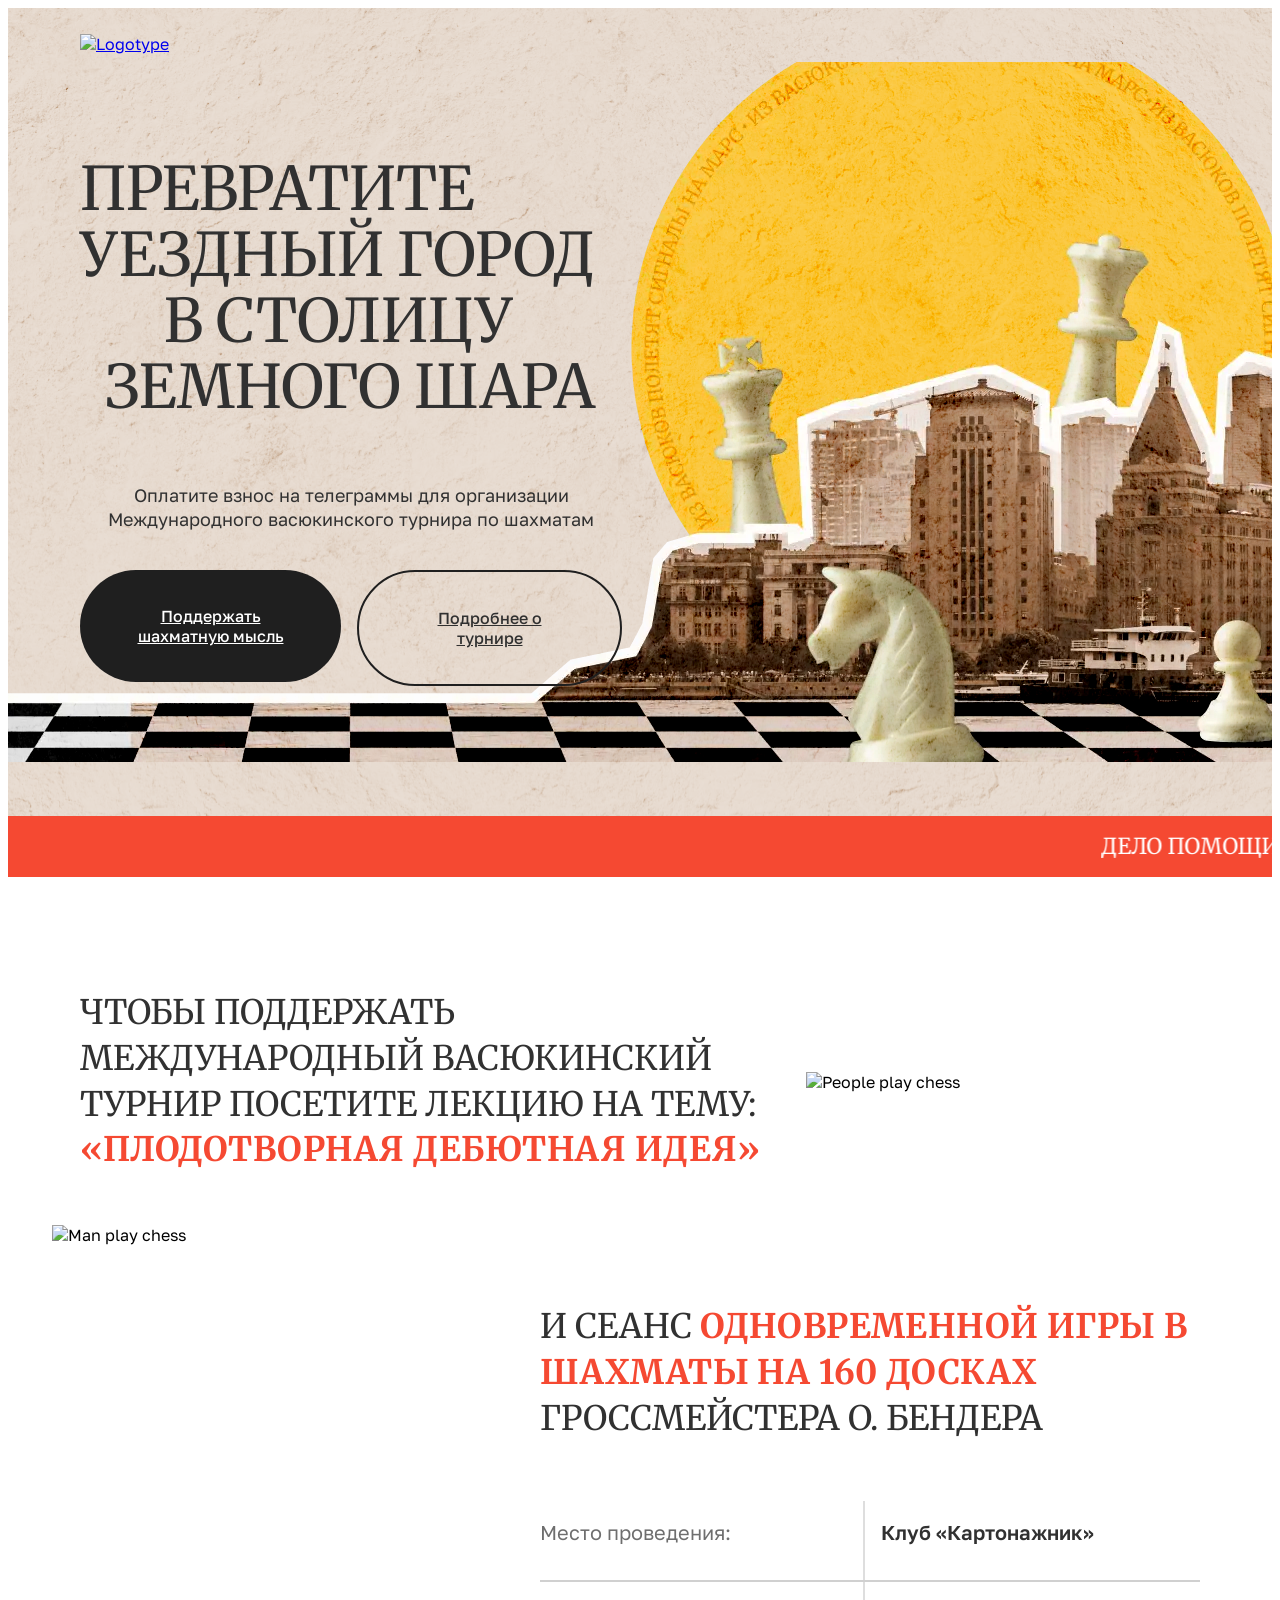
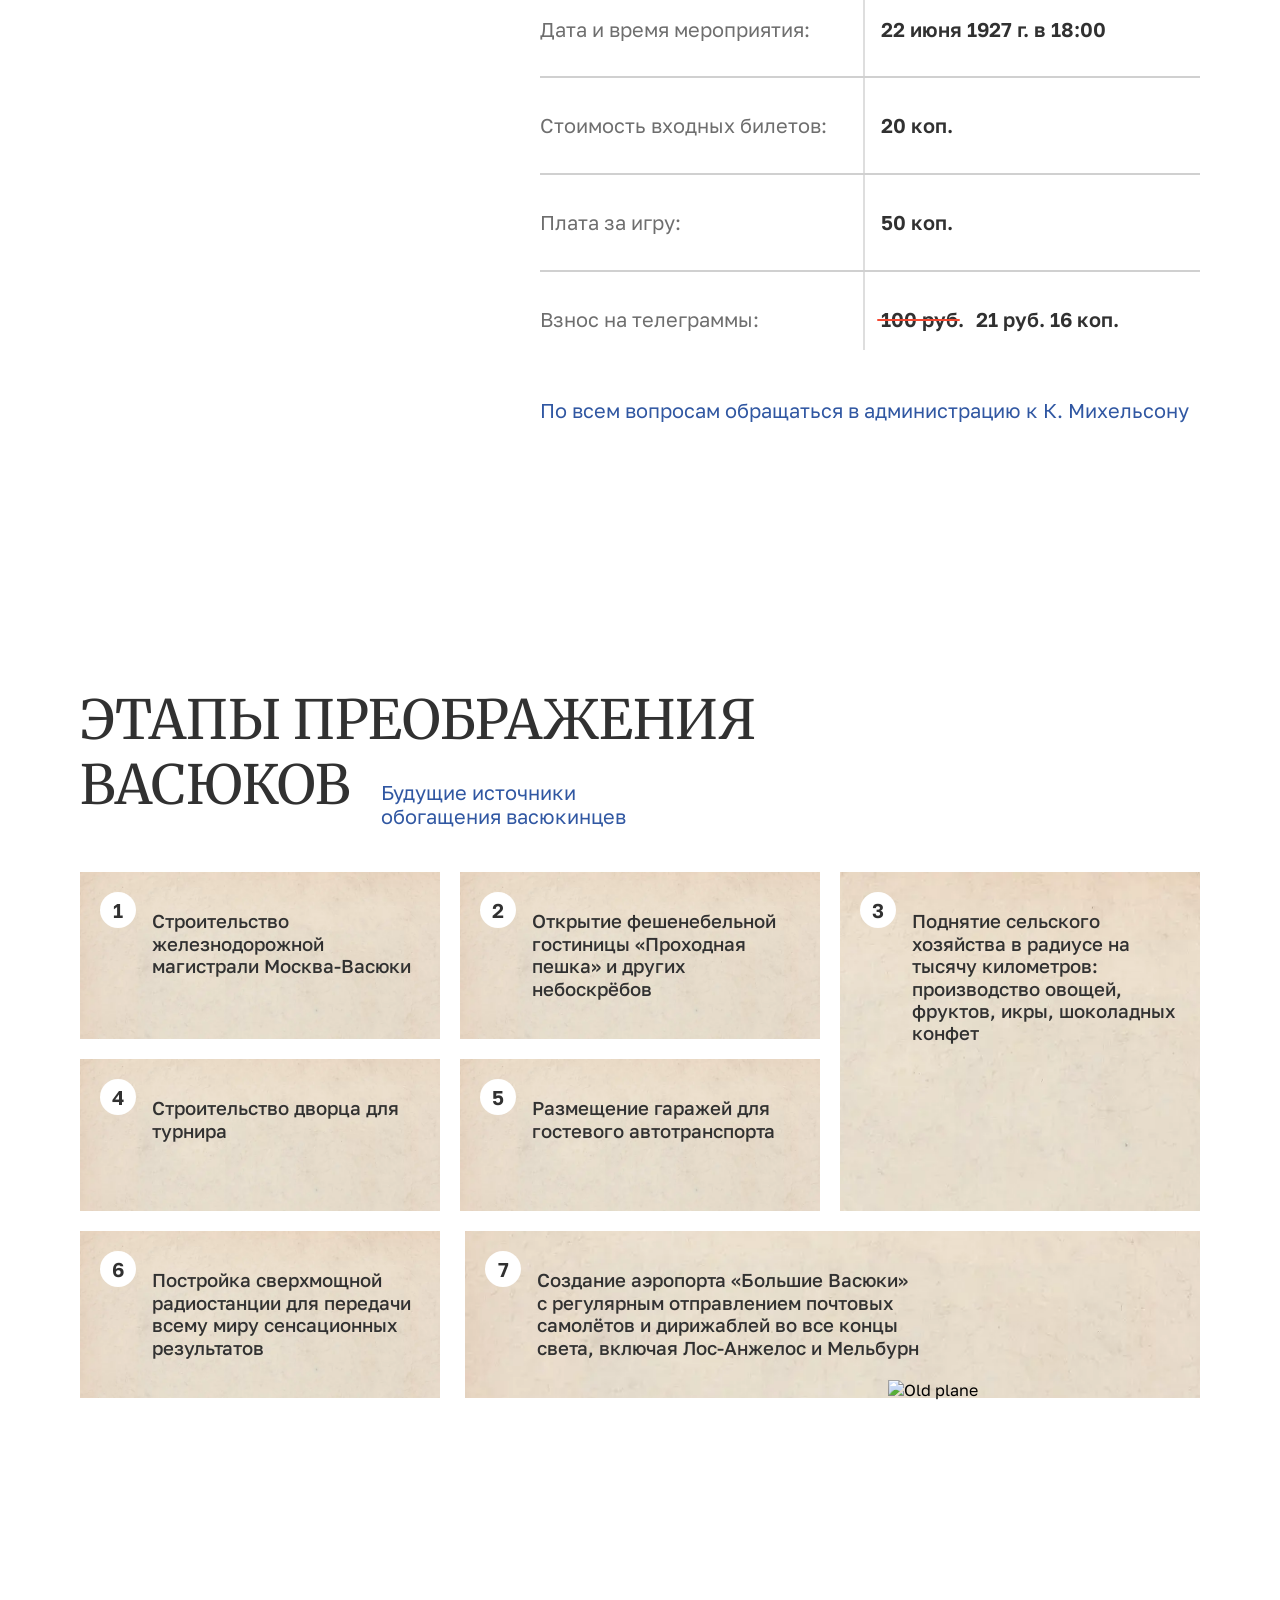
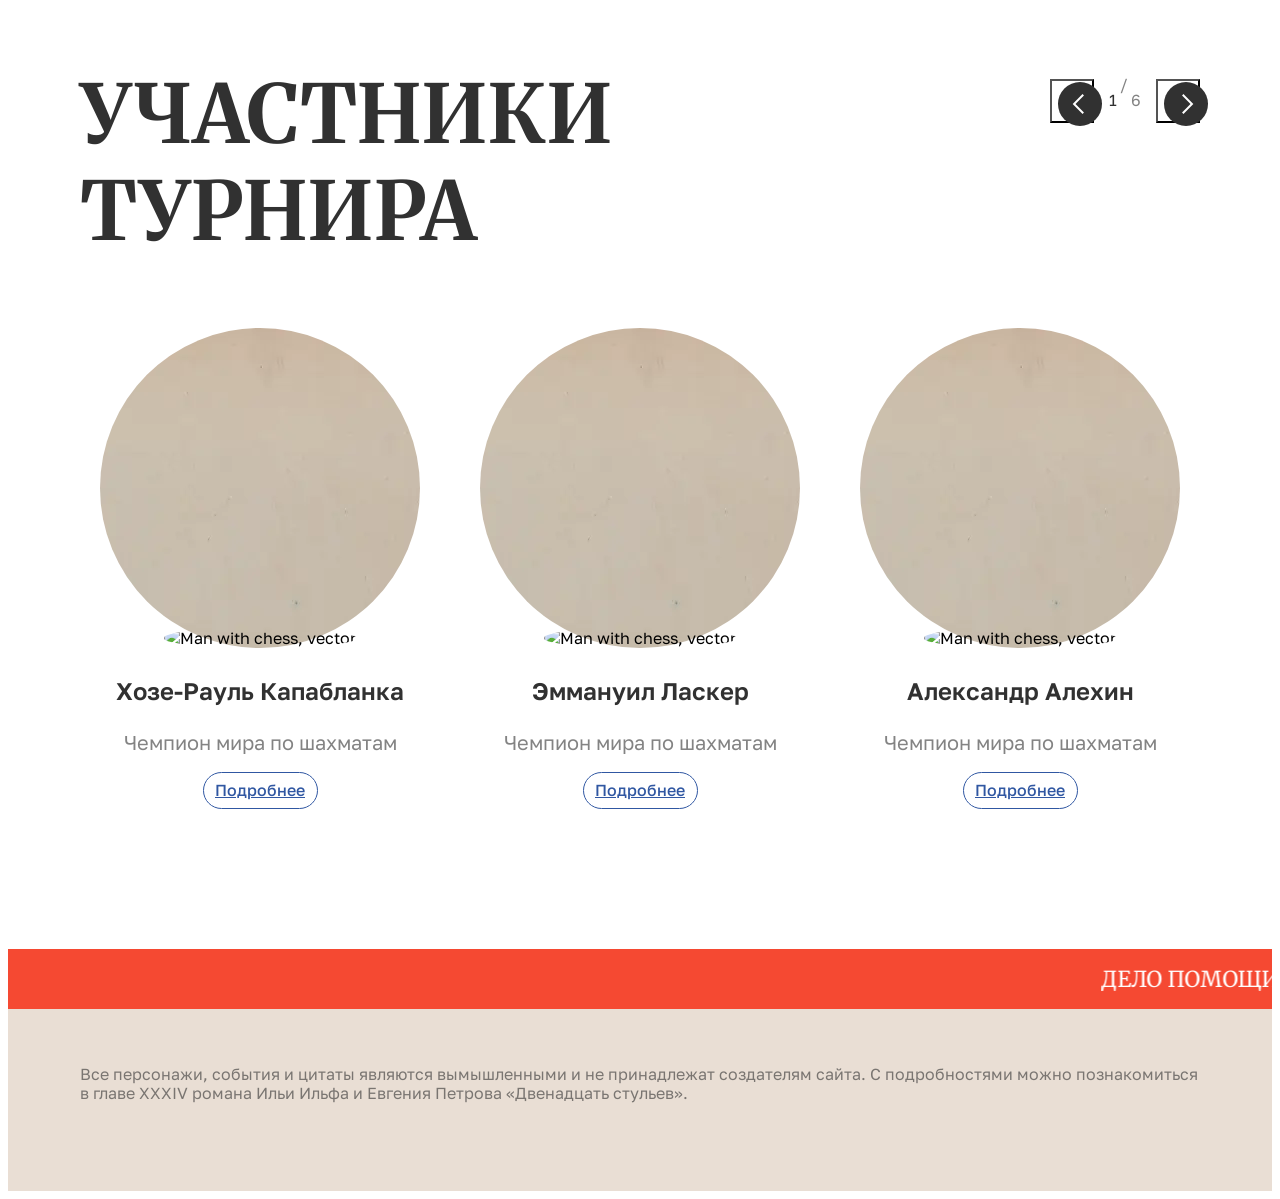
==== dist/index.html @ 302ea87a "fix styles" ====
<!DOCTYPE html>
<html lang="en">

<head>
  <meta charset="UTF-8">
  <meta http-equiv="X-UA-Compatible" content="IE=edge">
  <meta name="viewport" content="width=device-width, initial-scale=1.0">

  <title>Test Landing for Yandex</title>

  <link rel="stylesheet" type="text/css" href="css/reset.min.css" />
  <link rel="stylesheet" type="text/css" href="css/style.min.css" />
  <link rel="shortcut icon" href="images/favicon.png">

  <meta name="Author" content="Ilia Green">
  <meta name="Address" content="Russia">
</head>

<body>

  <header class="header">
    <div class="container">

      <div class="logotype">
        <a href="#"><img src="../images/logotype.svg" alt="Logotype"></a>
      </div>

      <div class="content">

        <div class="content__title">
          <h1>Превратите</br>
            <span>у</span>ездный город</br>
            <span>в столицу</span>
            <span>земного шара</span>
          </h1>
        </div>

        <div class="content__description">
          <p>
            Оплатите взнос на телеграммы для организации Международного васюкинского турнира по шахматам
          </p>
        </div>

        <div class="content__btns">
          <a href="#support">Поддержать шахматную мысль</a>
          <a href="#stages">Подробнее о турнире</a>
        </div>

      </div>

    </div>
  </header>
<div class="running-line">
  <div class="running-line__container">
    <marquee behavior="" direction="left">
      <span>Дело помощи утопающим — дело рук самих утопающих!</span>
      <span>Шахматы двигают вперед не только культуру, но и экономику!</span>
      <span>Лед тронулся, господа присяжные заседатели!</span>
    </marquee>
  </div>
</div>
<div id="support" class="support">
  <div class="container">
    <div class="support__wrapper">

      <div class="support__header">
        <div class="">
          <p>Чтобы поддержать Международный васюкинский турнир </p>
          <img src="../images/support_header_image.webp" alt="People play chess">
          <p>посетите лекцию на тему: <span>«Плодотворная дебютная идея»</span></p>
        </div>
      </div>

      <div class="support__main">

        <div class="support__main-imageWrap">
          <img src="../images//support_main_image.webp" alt="Man play chess">
        </div>

        <div class="support__main-textWrap">

          <div class="support__main-header">
            <p>и Сеанс <span>одновременной игры в шахматы на 160 досках</span> гроссмейстера О. Бендера</p>
          </div>

          <div class="support__main-content">

            <div class="support__main-content-row">
              <div class=""><p>Место проведения:</p></div>
              <div class=""><p>Клуб «Картонажник»</p></div>
            </div>

            <div class="support__main-content-row">
              <div class=""><p>Дата и время мероприятия:</p></div>
              <div class=""><p>22 июня 1927 г. в 18:00</p></div>
            </div>

            <div class="support__main-content-row">
              <div class=""><p>Стоимость входных билетов:</p></div>
              <div class=""><p>20 коп.</p></div>
            </div>

            <div class="support__main-content-row">
              <div class=""><p>Плата за игру:</p></div>
              <div class=""><p>50 коп.</p></div>
            </div>

            <div class="support__main-content-row">
              <div class=""><p>Взнос на телеграммы:</p></div>
              <div class=""><p>100 руб.</p><p>21 руб. 16 коп.</p></div>
            </div>
          </div>

          <div class="support__main-footer">
            <p>По всем вопросам обращаться в администрацию к К. Михельсону</p>
          </div>

        </div>

      </div>

    </div>
  </div>
</div>
<div id="stages" class="stages">
  <div class="container">

    <div class="stages__header">
      <h2>Этапы преображения Васюков</h2>
      <p>Будущие источники обогащения васюкинцев</p>
    </div>

    <div class="stages__main">

      <div class="stages__main-1 stages__item stages__item-active">
        <div class="card">
          <div>1</div>
          <p>Строительство железнодорожной магистрали Москва-Васюки</p>
        </div>
        <div class="card">
          <div>2</div>
          <p>Открытие фешенебельной гостиницы «Проходная пешка» и других небоскрёбов</p>
        </div>
      </div>

      <div class="stages__main-2 card stages__item">
        <div>3</div>
        <p>Поднятие сельского хозяйства в радиусе на тысячу километров: производство овощей, фруктов, икры, шоколадных
          конфет</p>
      </div>

      <div class="stages__main-3 stages__item">
        <div class="card">
          <div>4</div>
          <p>Строительство дворца для турнира</p>
        </div>
        <div class="card">
          <div>5</div>
          <p>Размещение гаражей для гостевого автотранспорта</p>
        </div>
      </div>

      <div class="stages__main-4 card stages__item">
        <div>6</div>
        <p>Постройка сверхмощной радиостанции для передачи всему миру сенсационных результатов</p>
      </div>

      <div class="stages__main-5 card stages__item">
        <div>7</div>
        <p>Создание аэропорта «Большие Васюки» с регулярным отправлением почтовых самолётов и дирижаблей во все концы
          света, включая Лос-Анжелос и Мельбурн</p>
      </div>

      <div class="stages__controls">

        <button class="stages__left-btn" disabled>
          <svg width="36" height="36" viewBox="0 0 36 36" fill="none" xmlns="http://www.w3.org/2000/svg">
            <circle cx="18" cy="18" r="18" transform="rotate(-180 18 18)" fill="#313131" />
            <path d="M20.0767 24.923L13.1536 17.9999L20.0767 11.0768" stroke="#ffffff" stroke-width="1.63636"
              stroke-linecap="square" />
          </svg>
        </button>

        <div class="stages__dots">

          <svg class="stages__dots-active" xmlns="http://www.w3.org/2000/svg" width="10" height="10" viewBox="0 0 10 10"
            fill="none">
            <circle cx="5" cy="5" r="5" fill="#D9D9D9" />
          </svg>

          <svg xmlns="http://www.w3.org/2000/svg" width="10" height="10" viewBox="0 0 10 10" fill="none">
            <circle cx="5" cy="5" r="5" fill="#D9D9D9" />
          </svg>

          <svg xmlns="http://www.w3.org/2000/svg" width="10" height="10" viewBox="0 0 10 10" fill="none">
            <circle cx="5" cy="5" r="5" fill="#D9D9D9" />
          </svg>

          <svg xmlns="http://www.w3.org/2000/svg" width="10" height="10" viewBox="0 0 10 10" fill="none">
            <circle cx="5" cy="5" r="5" fill="#D9D9D9" />
          </svg>

          <svg xmlns="http://www.w3.org/2000/svg" width="10" height="10" viewBox="0 0 10 10" fill="none">
            <circle cx="5" cy="5" r="5" fill="#D9D9D9" />
          </svg>
        </div>

        <button class="stages__right-btn">
          <svg width="36" height="36" viewBox="0 0 36 36" fill="none" xmlns="http://www.w3.org/2000/svg">
            <circle cx="18" cy="18" r="18" fill="#313131" />
            <path d="M15.9233 11.0769L22.8464 18L15.9233 24.9231" stroke="#ffffff" stroke-width="1.63636"
              stroke-linecap="square" />
          </svg>
        </button>

      </div>

      <div class="stages__main-image">
        <img src="../images/stages_plane.webp" alt="Old plane">
      </div>

    </div>

  </div>
</div>
<div class="members">
  <div class="container">
    <div class="members__wrapper">

      <div class="members__title">
        <h2>Участники турнира</h2>
      </div>

      <div class="members__main">

        <div class="members__main-card members__main-card_active">
          <div>
            <img src="../images/members_card-img.webp" alt="Man with chess, vector">
          </div>
          <p>Хозе-Рауль Капабланка</p>
          <span>Чемпион мира по шахматам</span>
          <a href="#!">Подробнее</a>
        </div>

        <div class="members__main-card members__main-card_active">
          <div>
            <img src="../images/members_card-img.webp" alt="Man with chess, vector">
          </div>
          <p>Эммануил Ласкер</p>
          <span>Чемпион мира по шахматам</span>
          <a href="#!">Подробнее</a>
        </div>

        <div class="members__main-card members__main-card_active">
          <div>
            <img src="../images/members_card-img.webp" alt="Man with chess, vector">
          </div>
          <p>Александр Алехин</p>
          <span>Чемпион мира по шахматам</span>
          <a href="#!">Подробнее</a>
        </div>

        <div class="members__main-card">
          <div>
            <img src="../images/members_card-img.webp" alt="Man with chess, vector">
          </div>
          <p>Арон Нимцович</p>
          <span>Чемпион мира по шахматам</span>
          <a href="#!">Подробнее</a>
        </div>

        <div class="members__main-card">
          <div>
            <img src="../images/members_card-img.webp" alt="Man with chess, vector">
          </div>
          <p>Рихард Рети</p>
          <span>Чемпион мира по шахматам</span>
          <a href="#!">Подробнее</a>
        </div>

        <div class="members__main-card">
          <div>
            <img src="../images/members_card-img.webp" alt="Man with chess, vector">
          </div>
          <p>Остап Бендер</p>
          <span>Чемпион мира по шахматам</span>
          <a href="#!">Подробнее</a>
        </div>     

      </div>

      <div class="members__controls">

        <button id="members__leftBtn">
          <svg xmlns="http://www.w3.org/2000/svg" width="44" height="44" viewBox="0 0 44 44" fill="none">
            <circle cx="22" cy="22" r="22" transform="rotate(-180 22 22)" fill="#313131" />
            <path d="M24.5382 30.4614L16.0767 21.9999L24.5382 13.5384" stroke="white" stroke-width="2"
              stroke-linecap="square" />
          </svg>
        </button>

        <div>
          <p id="members__currentSlide">1</p>
          <span>/</span>
          <p id="members__totalSlide">6</p>
        </div>

        <button id="members__rightBtn">
          <svg xmlns="http://www.w3.org/2000/svg" width="44" height="44" viewBox="0 0 44 44" fill="none">
            <circle cx="22" cy="22" r="22" fill="#313131" />
            <path d="M19.4618 13.5383L27.9233 21.9999L19.4618 30.4614" stroke="white" stroke-width="2"
              stroke-linecap="square" />
          </svg>
        </button>

      </div>

    </div>
  </div>
</div>
<div class="running-line">
  <div class="running-line__container">
    <marquee behavior="" direction="left">
      <span>Дело помощи утопающим — дело рук самих утопающих!</span>
      <span>Шахматы двигают вперед не только культуру, но и экономику!</span>
      <span>Лед тронулся, господа присяжные заседатели!</span>
    </marquee>
  </div>
</div>
<footer class="footer">
  <div class="container">
    <p>
      Все персонажи, события и цитаты являются вымышленными и не принадлежат создателям сайта. С подробностями можно
      познакомиться в главе XXXIV романа Ильи Ильфа и Евгения Петрова «Двенадцать стульев».
    </p>
  </div>
</footer>

<script src="js/main.min.js"></script>

</body>

</html>
---- dist/css/style.min.css ----
@import"https://fonts.googleapis.com/css2?family=Golos+Text:wght@400;500;600;700&family=Merriweather&family=Montserrat:wght@500;600&display=swap";:root{--mainColor: #313131}html{scroll-behavior:smooth}body{font-family:"Golos Text",sans-serif}.container{--width: 1222px;--padding: 72px;max-width:calc(var(--width) + var(--padding)*2);margin:0 auto;padding:0 var(--padding)}@media(max-width: 1200px){.container{--padding: 8vw}}@media(max-width: 375px){.container{--padding: 20px}}.header{padding:26px 0 132px 0;position:relative;background-color:#e9ded4}@media(max-width: 1366px){.header{padding:26px 0 130px 0}}@media(max-width: 1200px){.header{padding:96px 0 130px 0}}@media(max-width: 375px){.header{padding:18px 0 291px 0}}.header::after{content:"";position:absolute;top:0;left:0;width:100%;height:100%;background:url(../images/header_bg.webp),#e9ded4 50%/cover no-repeat;mix-blend-mode:color-burn}.header::before{content:"";position:absolute;left:0;bottom:0;background-image:url("../images/header_image_1920.webp");background-position:center;background-repeat:no-repeat;width:100%;height:100%}@media(max-width: 1200px){.header::before{background-image:url("../images/header_image_1366.webp")}}@media(max-width: 375px){.header::before{background-image:url("../images/header_image_375.webp");background-position:bottom center}}.header .logotype{position:relative;z-index:1}@media(max-width: 1200px){.header .logotype img{min-width:213px;width:34vw}}@media(max-width: 375px){.header .logotype img{width:213px;height:32px}}.header .content{margin-top:62px;max-width:542px;position:relative;z-index:1}@media(max-width: 1200px){.header .content{margin-top:80px}}@media(max-width: 375px){.header .content{margin-top:40px}}.header .content__title{color:#060606}@media(max-width: 1366px){.header .content__title{color:var(--mainColor)}}.header .content__title h1{display:inline-block;font-family:"Merriweather",serif;font-size:60px;font-weight:400;line-height:1.1;text-transform:uppercase}@media(max-width: 1200px){.header .content__title h1{font-size:clamp(28px,5vw,60px)}}@media(max-width: 375px){.header .content__title h1{width:100%;font-size:9.6vw;height:160px}}.header .content__title h1 span:nth-child(2){letter-spacing:2px}@media(max-width: 375px){.header .content__title h1 span:nth-child(2){letter-spacing:1.236px}}.header .content__title h1 span:nth-child(4){display:block;text-align:center}@media(max-width: 375px){.header .content__title h1 span:nth-child(4){margin-top:2px;margin-left:6px}}.header .content__title h1 span:nth-child(5){display:block;text-align:right}.header .content__description{margin-top:24px}@media(max-width: 1200px){.header .content__description{display:none}}@media(max-width: 375px){.header .content__description{display:block}}.header .content__description p{height:46px;font-family:"Montserrat",sans-serif;color:#151515;text-align:center;font-size:18px;font-weight:500;line-height:1.3}@media(max-width: 1366px){.header .content__description p{font-family:"Golos Text",sans-serif;color:var(--mainColor);font-weight:400}}@media(max-width: 375px){.header .content__description p{text-align:left;height:69px;font-size:4.8vw}}.header .content__btns{margin-top:40px;display:flex;gap:16px}@media(max-width: 1200px){.header .content__btns{display:none}}@media(max-width: 375px){.header .content__btns{display:grid;margin-top:32px;gap:14px}}.header .content__btns a{width:263px;height:70px;display:flex;padding:20px 49px;justify-content:center;align-items:center;border-radius:66px;font-family:"Montserrat",sans-serif;font-size:16px;font-weight:600;line-height:1.2;text-align:center;-webkit-tap-highlight-color:rgba(0,0,0,0)}@media(max-width: 1366px){.header .content__btns a{height:72px;font-family:"Golos Text",sans-serif;font-weight:500;line-height:1.3}}@media(max-width: 375px){.header .content__btns a{width:100%;height:47px;display:inline-flex;padding:18px 20px;font-size:4.27vw}}.header .content__btns a:nth-child(1){color:#fff;background-color:#1f1f1f}.header .content__btns a:nth-child(1):hover{color:#1f1f1f;background-color:#fbce51;transition:.5s}.header .content__btns a:nth-child(2){color:#303030;border:2px solid #1f1f1f}@media(max-width: 375px){.header .content__btns a:nth-child(2){border:none;background-color:#fff;padding-left:30px}}.header .content__btns a:nth-child(2):hover{color:#fff;background-color:#1f1f1f;transition:.5s}.running-line{background-color:#f54932;padding:18px 0;overflow:hidden}@media(max-width: 375px){.running-line{padding:10px 0}}.running-line__container{max-width:2335px;margin:0 auto;display:flex}.running-line__container span{margin-right:30px;position:relative;color:#fff;font-family:"Merriweather",serif;font-size:22px;font-weight:400;line-height:1.1;text-transform:uppercase;white-space:nowrap}@media(max-width: 375px){.running-line__container span{font-size:16px}}.running-line__container span::before{content:"";position:absolute;width:6px;height:6px;border-radius:50%;background-color:#fff;top:50%;transform:translateY(-50%);right:-18px}.support{padding:80px 0 100px 0}@media(max-width: 375px){.support{padding:48px 0 60px 0}}.support__wrapper{display:grid;gap:64px}@media(max-width: 375px){.support__wrapper{gap:21px}}.support__header{position:relative;min-height:250px;display:flex;align-items:center}@media(max-width: 1200px){.support__header{min-height:auto}}.support__header div{max-width:764px}@media(max-width: 1366px){.support__header div{max-width:55.93vw}}@media(max-width: 1200px){.support__header div{max-width:100%}}.support__header p{display:inline;color:var(--mainColor);font-family:"Merriweather",serif;font-size:36px;font-weight:400;line-height:1.35;text-transform:uppercase}@media(max-width: 1366px){.support__header p{font-size:clamp(30px,2.64vw,36px)}}@media(max-width: 1200px){.support__header p{display:grid;text-align:center}}@media(max-width: 375px){.support__header p{text-align:left;font-size:7.47vw;line-height:1.36}}.support__header p span{color:#f54932;font-weight:700;letter-spacing:.5px}@media(max-width: 375px){.support__header p span{letter-spacing:.4px}}.support__header img{position:absolute;top:50%;transform:translate(0%, -50%);right:0;width:394px}@media(max-width: 1200px){.support__header img{position:relative;transform:none;margin:48px auto;max-width:394px;width:100%}}@media(max-width: 375px){.support__header img{margin:24px auto 24.44px auto}}.support__main{position:relative}.support__main-imageWrap{position:absolute;top:-46px;left:-28px}@media(max-width: 1366px){.support__main-imageWrap{width:38.8vw}}@media(max-width: 1200px){.support__main-imageWrap{position:relative;margin:0 auto;max-width:530px;width:100%;top:unset;left:unset}}@media(max-width: 375px){.support__main-imageWrap{margin:0 -20px;width:calc(100% + 40px);max-width:100vw}}.support__main-textWrap{max-width:704px;margin:0 0 0 auto}@media(max-width: 1366px){.support__main-textWrap{max-width:51.54vw}}@media(max-width: 1200px){.support__main-textWrap{max-width:100%}}@media(max-width: 375px){.support__main-textWrap{margin-top:9px}}.support__main-header p{max-width:680px;color:var(--mainColor);font-family:"Merriweather",serif;font-size:36px;font-weight:400;line-height:1.35;text-transform:uppercase}@media(max-width: 1366px){.support__main-header p{font-size:clamp(30px,2.64vw,36px);max-width:none}}@media(max-width: 1200px){.support__main-header p{text-align:center}}@media(max-width: 375px){.support__main-header p{text-align:left;font-size:7.47vw}}.support__main-header p span{color:#f54932;font-weight:700;letter-spacing:.4px}.support__main-content{margin-top:60px;display:flex;flex-direction:column;color:var(--mainColor);font-size:20px;font-weight:400;line-height:1.13;white-space:nowrap}@media(max-width: 375px){.support__main-content{margin-top:29px}}.support__main-content-row{display:flex;border-bottom:2px solid #d0d0d0}@media(max-width: 1200px){.support__main-content-row{padding:16px 0;flex-wrap:wrap;gap:12px}}.support__main-content-row div{padding:16px}@media(max-width: 1200px){.support__main-content-row div{padding:0px}}.support__main-content-row div:nth-child(odd){min-width:307px;border-right:2px solid #d0d0d0;padding-left:0px;opacity:.7}@media(max-width: 1200px){.support__main-content-row div:nth-child(odd){border-right:none;min-width:unset}}.support__main-content-row div:nth-child(even){width:100%;font-weight:600}@media(max-width: 1200px){.support__main-content-row div:nth-child(even){width:unset}}.support__main-content-row:nth-child(1) div{padding-top:0px}.support__main-content-row:nth-child(5){border-bottom:none}.support__main-content-row:nth-child(5) div{padding-bottom:0px}.support__main-content-row:nth-child(5) div:nth-child(2){display:flex;gap:12px}.support__main-content-row:nth-child(5) div:nth-child(2) p:nth-child(1){position:relative}.support__main-content-row:nth-child(5) div:nth-child(2) p:nth-child(1)::before{position:absolute;content:"";top:50%;left:-4px;width:100%;height:2px;background-color:#f54932;border-radius:2px}.support__main-footer{margin-top:48px}@media(max-width: 375px){.support__main-footer{margin-top:29px}}.support__main-footer p{color:#3057a2;font-size:20px;font-weight:400;line-height:1.2}@media(max-width: 375px){.support__main-footer p{font-size:18px}}.stages{padding:101px 0 99px 0}@media(max-width: 375px){.stages{padding:60px 0 60px 0}}.stages__header{position:relative;max-width:806px}@media(max-width: 1200px){.stages__header{max-width:unset}}.stages__header h2{color:var(--mainColor);font-family:"Merriweather",serif;font-size:54px;font-weight:400;line-height:1.2;text-transform:uppercase}@media(max-width: 1200px){.stages__header h2{font-size:clamp(36px,4.5vw,54px)}}@media(max-width: 375px){.stages__header h2{font-size:clamp(28px,9.6vw,36px);line-height:1.1}}.stages__header p{position:absolute;top:72px;left:301px;width:280px;color:#3057a2;font-size:20px;font-weight:400;line-height:1.2}@media(max-width: 1200px){.stages__header p{margin-top:14px;position:relative;top:unset;left:unset;width:unset}}@media(max-width: 375px){.stages__header p{font-size:18px}}.stages__main{margin-top:54px;position:relative;display:grid;grid-template-columns:repeat(3, 1fr);gap:20px}@media(max-width: 1200px){.stages__main{margin-top:180px;grid-template-columns:unset;margin-left:20px;margin-right:20px}}@media(max-width: 375px){.stages__main{margin-top:147px;margin-left:0px;margin-right:0px}}.stages__main-1{grid-area:1/1/2/3;display:grid;grid-template-columns:repeat(2, 1fr);gap:20px}@media(max-width: 1200px){.stages__main-1{grid-area:unset;grid-template-columns:unset;gap:28px;background-image:url("../images/stages_bg.webp");background-position:center;background-repeat:no-repeat;background-size:cover;height:300px}}@media(max-width: 375px){.stages__main-1{height:300px}}@media(max-width: 1200px){.stages__main-1 div:nth-child(1){padding-bottom:0;background-image:none}}@media(max-width: 1200px){.stages__main-1 div:nth-child(2){padding-top:0;background-image:none}}.stages__main-2{grid-area:1/3/3/4;display:grid;grid-template-columns:36px 1fr}@media(max-width: 1200px){.stages__main-2{grid-area:unset;height:300px}}@media(max-width: 375px){.stages__main-2{height:300px}}.stages__main-3{grid-area:2/1/3/3;display:grid;grid-template-columns:repeat(2, 1fr);gap:20px}@media(max-width: 1200px){.stages__main-3{grid-area:unset;grid-template-columns:unset;gap:28px;background-image:url("../images/stages_bg.webp");background-position:center;background-repeat:no-repeat;background-size:cover;height:300px}}@media(max-width: 375px){.stages__main-3{height:300px}}@media(max-width: 1200px){.stages__main-3 div:nth-child(1){padding-bottom:0;background-image:none}}@media(max-width: 1200px){.stages__main-3 div:nth-child(2){padding-top:0;background-image:none}}.stages__main-4{grid-area:3/1/4/2;display:grid;grid-template-columns:36px 1fr}@media(max-width: 1200px){.stages__main-4{grid-area:unset;height:300px}}@media(max-width: 375px){.stages__main-4{height:300px}}.stages__main-5{grid-area:3/2/4/4;margin-left:5px;display:grid;grid-template-columns:36px 1fr}@media(max-width: 1200px){.stages__main-5{grid-area:unset;margin-left:0px;height:300px}}@media(max-width: 375px){.stages__main-5{height:300px}}.stages__main-5 p{max-width:clamp(300px,30vw,410px)}@media(max-width: 1200px){.stages__main-5 p{max-width:unset}}.stages__main .card{min-height:112px;display:flex;padding:20px;gap:0 16px;background-image:url("../images/stages_bg.webp");background-position:center;background-repeat:no-repeat;background-size:cover;color:var(--mainColor)}@media(max-width: 1200px){.stages__main .card{padding:62px 20px 33px 20px}}.stages__main .card div{display:flex;justify-content:center;align-items:center;min-width:36px;height:36px;border-radius:60px;background:#fff;font-size:20px;font-weight:600;line-height:1.2}.stages__main .card p{font-size:20px;font-weight:500;line-height:1.2}@media(max-width: 1366px){.stages__main .card p{font-size:clamp(18px,1.46vw,20px)}}@media(max-width: 1200px){.stages__main .card p{font-size:clamp(18px,2.33vw,28px)}}@media(max-width: 375px){.stages__main .card p{font-size:clamp(16px,4.8vw,18px);line-height:1.23}}.stages__main-image{position:absolute;bottom:-2px;right:-64px;user-select:none}@media(max-width: 1366px){.stages__main-image{width:clamp(350px,29.36vw,401px)}}@media(max-width: 1200px){.stages__main-image{top:-160px;left:12px;bottom:unset;right:unset;width:unset;transform:rotate(-4deg)}}@media(max-width: 375px){.stages__main-image{top:-130px;left:12px;max-width:335px;width:100%}}@media(max-width: 1200px){.stages .stages__item{animation:fadeInOut 1s;display:none}}@media(max-width: 1200px){.stages .stages__item-active{display:grid}}.stages .stages__controls{display:none;margin:8px auto 0 auto}@media(max-width: 1200px){.stages .stages__controls{display:flex;gap:16px;flex-wrap:nowrap;justify-content:space-between;align-items:center}}.stages .stages__controls button{width:36px;height:36px;background-color:rgba(0,0,0,0);-webkit-tap-highlight-color:rgba(0,0,0,0)}.stages .stages__controls button:hover svg circle{fill:#fbce51;transition:.5s}.stages .stages__controls button:disabled{opacity:.2}.stages .stages__controls button:disabled:hover svg circle{fill:var(--mainColor)}.stages .stages__dots{display:flex;gap:6px;-webkit-tap-highlight-color:rgba(0,0,0,0)}.stages .stages__dots-active circle{fill:#313131}.stages .stages__dots svg{cursor:pointer}.stages .stages__dots svg:hover circle{fill:#fbce51;transition:.5s}@keyframes fadeInOut{0%{opacity:0}100%{opacity:1}}.members{padding:102px 0 140px 0}@media(max-width: 375px){.members{padding:60px 0 100px 0}}.members__wrapper{position:relative}.members__title{max-width:806px;color:var(--mainColor);font-family:"Merriweather",serif;font-size:54px;font-weight:400;line-height:1.2;text-transform:uppercase}@media(max-width: 1200px){.members__title{font-size:clamp(36px,4.5vw,54px)}}@media(max-width: 375px){.members__title{font-size:clamp(28px,9.6vw,36px);line-height:1.14}}.members__main{margin-top:59px;display:grid;grid-template-columns:repeat(3, 1fr);gap:20px}@media(max-width: 1200px){.members__main{grid-template-columns:unset}}@media(max-width: 375px){.members__main{margin-top:38px}}.members__main-card{display:none;animation:fadeInOut 1s}.members__main-card div{display:flex;align-items:flex-end;justify-content:center;width:320px;height:320px;margin:0 auto;background:url("../images/members_card-bg.webp");border-radius:50%}@media(max-width: 1200px){.members__main-card div{width:unset;max-width:320px;height:auto}}@media(max-width: 375px){.members__main-card div{max-width:unset;height:unset;width:244px;height:244px}}.members__main-card div img{border-radius:48%}@media(max-width: 375px){.members__main-card div img{max-height:220px}}.members__main-card p{margin-top:28px;display:block;color:var(--mainColor);font-size:24px;font-weight:600;line-height:1.26;text-align:center}.members__main-card span{margin-top:6px;display:block;color:var(--mainColor);font-size:20px;font-weight:400;line-height:1.2;opacity:.6;text-align:center}.members__main-card a{margin:18px auto 0 auto;display:flex;width:113px;height:35px;justify-content:center;align-items:center;border-radius:62px;border:1px solid #3057a2;color:#3057a2;font-size:16px;font-weight:500;line-height:1.2;text-align:center;-webkit-tap-highlight-color:rgba(0,0,0,0)}@media(max-width: 375px){.members__main-card a{margin:20px auto 0 auto}}.members__main-card a:hover{color:#fff;background-color:#3057a2;transition:.5s}.members__main-card_active{display:block}.members__controls{position:absolute;top:9px;right:0;display:flex;justify-content:space-between;align-items:center;gap:15px}@media(max-width: 1200px){.members__controls{position:relative;top:unset;right:unset;margin:41px auto 0 auto;max-width:130px}}@media(max-width: 375px){.members__controls{max-width:130px;gap:12px}}.members__controls button{background-color:unset;width:44px;height:44px;-webkit-tap-highlight-color:rgba(0,0,0,0)}@media(max-width: 375px){.members__controls button{width:36px;height:36px}}.members__controls button:hover svg circle{fill:#fbce51;transition:.5s}.members__controls div{display:flex;gap:3px;color:var(--mainColor);font-size:16px;font-weight:400;line-height:1.2}.members__controls div :nth-child(2){opacity:.6}.members__controls div :nth-child(3){opacity:.6}@keyframes fadeInOut{0%{opacity:0}100%{opacity:1}}.footer{padding:40px 0 72px 0;background-color:#e9ded4}@media(max-width: 375px){.footer{padding:40px 0 60px 0}}.footer p{color:var(--mainColor);font-size:16px;font-weight:400;line-height:1.2;opacity:.6}
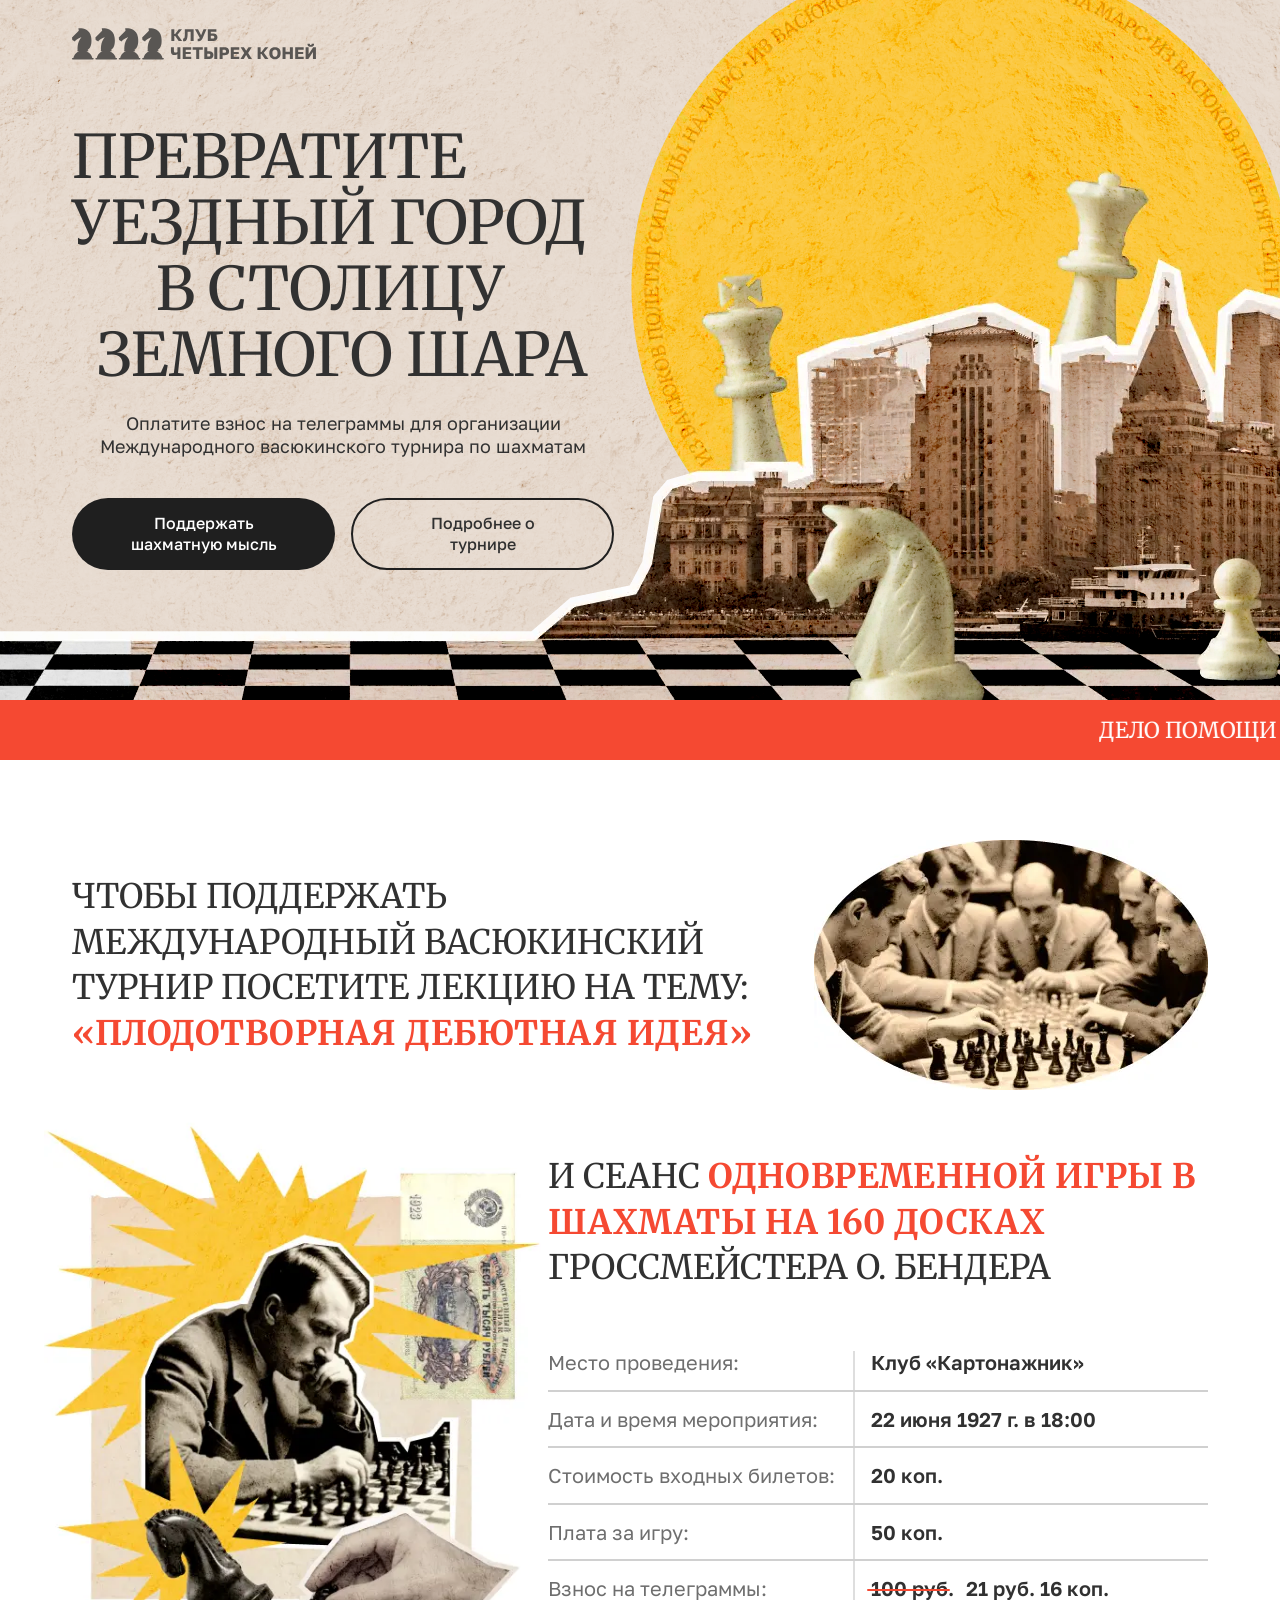
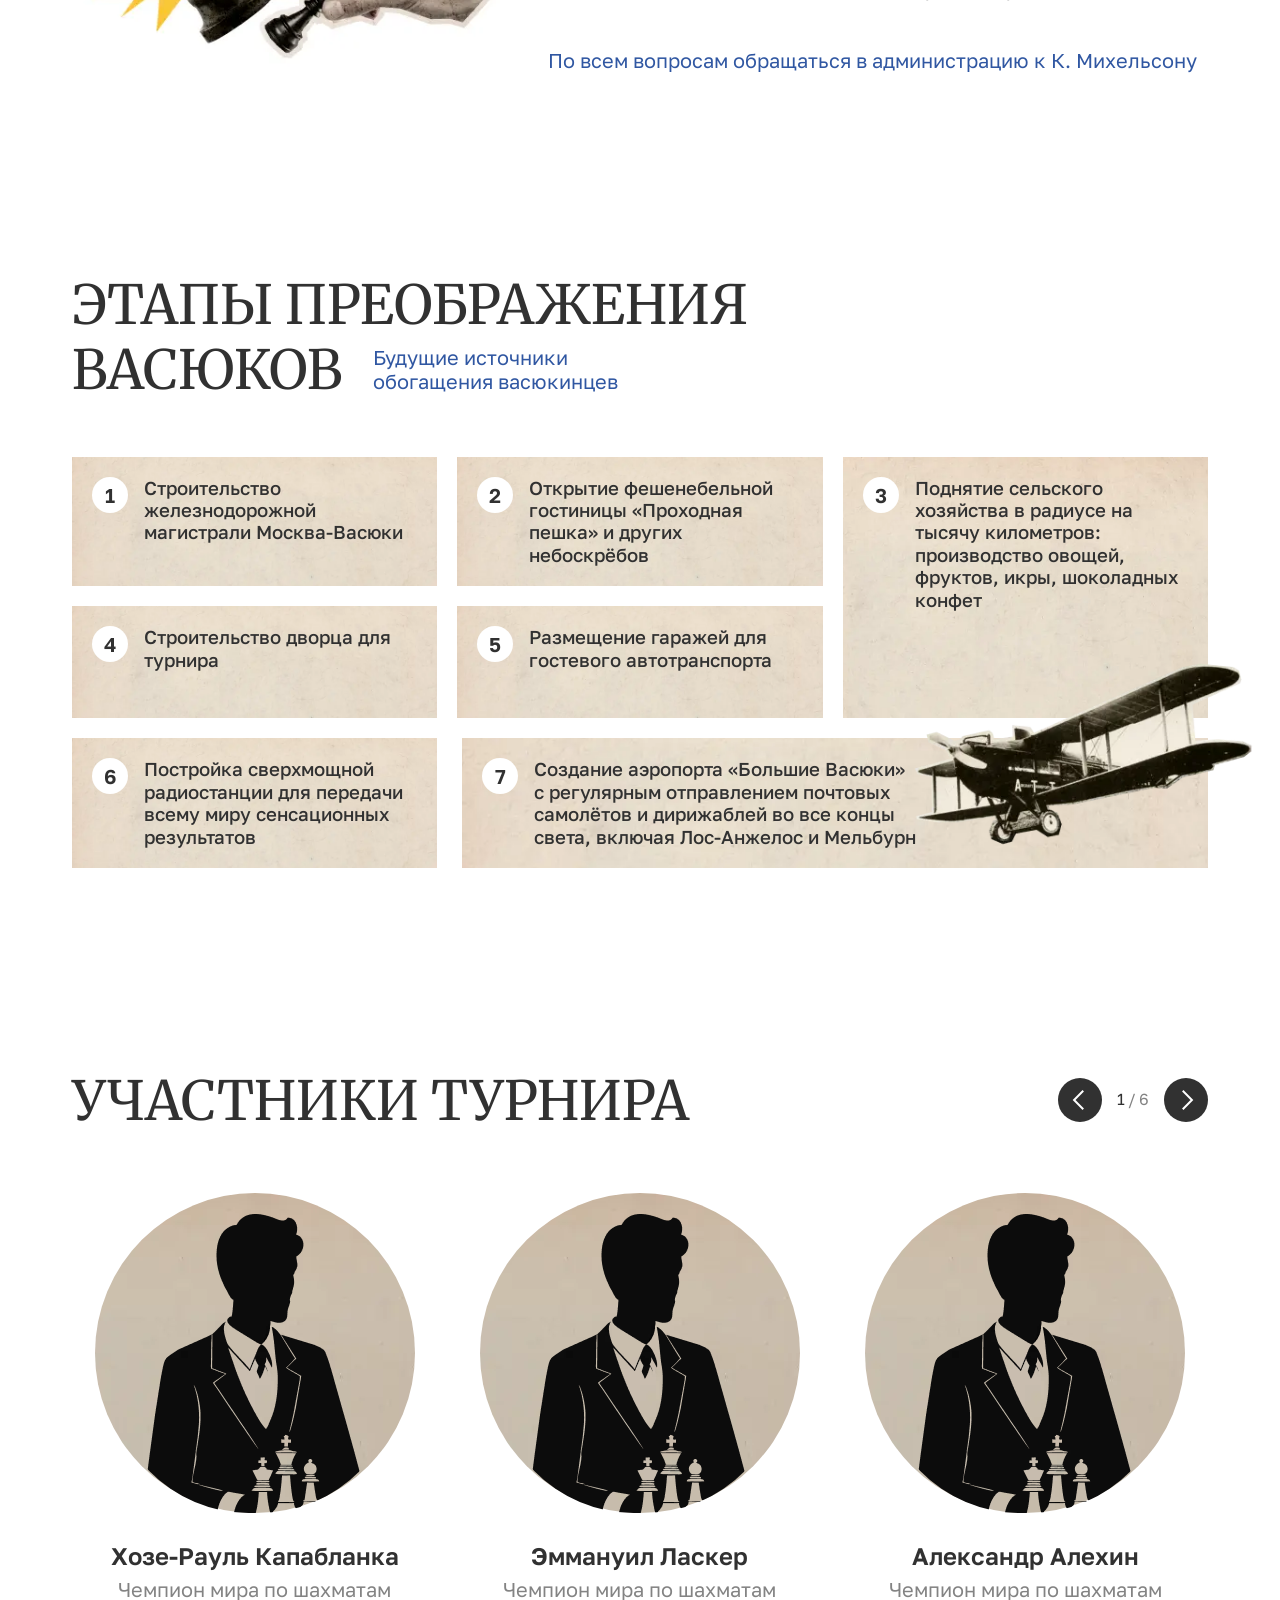
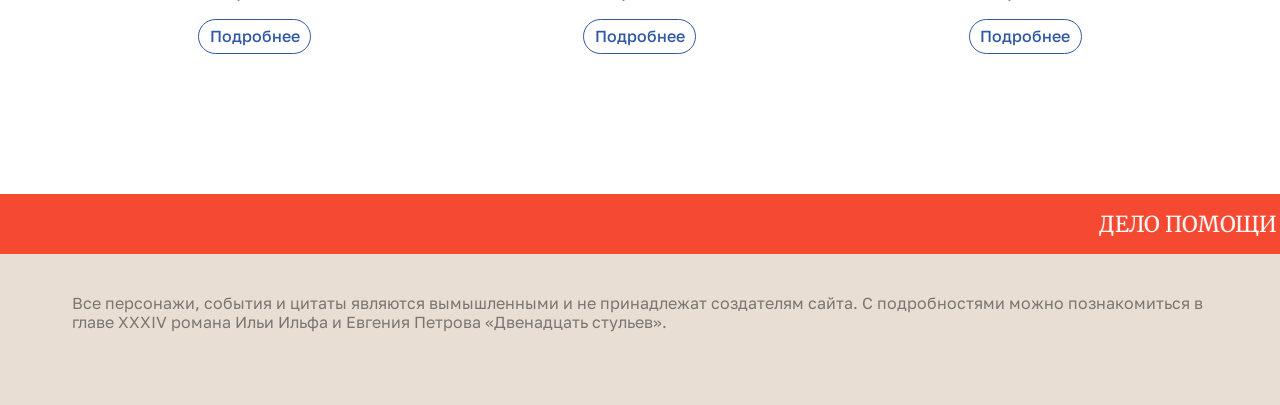
==== commit 3a5e52e7: "micro fix" ====
--- a/dist/index.html
+++ b/dist/index.html
@@ -8,7 +8,6 @@
 
   <title>Test Landing for Yandex</title>
 
-  <link rel="stylesheet" type="text/css" href="css/reset.min.css" />
   <link rel="stylesheet" type="text/css" href="css/style.min.css" />
   <link rel="shortcut icon" href="images/favicon.png">
 
@@ -22,7 +21,7 @@
     <div class="container">
 
       <div class="logotype">
-        <a href="#"><img src="../images/logotype.svg" alt="Logotype"></a>
+        <a href="#"><img src="images/logotype.svg" alt="Logotype"></a>
       </div>
 
       <div class="content">
@@ -66,7 +65,7 @@
       <div class="support__header">
         <div class="">
           <p>Чтобы поддержать Международный васюкинский турнир </p>
-          <img src="../images/support_header_image.webp" alt="People play chess">
+          <img src="images/support_header_image.webp" alt="People play chess">
           <p>посетите лекцию на тему: <span>«Плодотворная дебютная идея»</span></p>
         </div>
       </div>
@@ -74,7 +73,7 @@
       <div class="support__main">
 
         <div class="support__main-imageWrap">
-          <img src="../images//support_main_image.webp" alt="Man play chess">
+          <img src="images/support_main_image.webp" alt="Man play chess">
         </div>
 
         <div class="support__main-textWrap">
@@ -216,7 +215,7 @@
       </div>
 
       <div class="stages__main-image">
-        <img src="../images/stages_plane.webp" alt="Old plane">
+        <img src="images/stages_plane.webp" alt="Old plane">
       </div>
 
     </div>
@@ -235,7 +234,7 @@
 
         <div class="members__main-card members__main-card_active">
           <div>
-            <img src="../images/members_card-img.webp" alt="Man with chess, vector">
+            <img src="images/members_card-img.webp" alt="Man with chess, vector">
           </div>
           <p>Хозе-Рауль Капабланка</p>
           <span>Чемпион мира по шахматам</span>
@@ -244,7 +243,7 @@
 
         <div class="members__main-card members__main-card_active">
           <div>
-            <img src="../images/members_card-img.webp" alt="Man with chess, vector">
+            <img src="images/members_card-img.webp" alt="Man with chess, vector">
           </div>
           <p>Эммануил Ласкер</p>
           <span>Чемпион мира по шахматам</span>
@@ -253,7 +252,7 @@
 
         <div class="members__main-card members__main-card_active">
           <div>
-            <img src="../images/members_card-img.webp" alt="Man with chess, vector">
+            <img src="images/members_card-img.webp" alt="Man with chess, vector">
           </div>
           <p>Александр Алехин</p>
           <span>Чемпион мира по шахматам</span>
@@ -262,7 +261,7 @@
 
         <div class="members__main-card">
           <div>
-            <img src="../images/members_card-img.webp" alt="Man with chess, vector">
+            <img src="images/members_card-img.webp" alt="Man with chess, vector">
           </div>
           <p>Арон Нимцович</p>
           <span>Чемпион мира по шахматам</span>
@@ -271,7 +270,7 @@
 
         <div class="members__main-card">
           <div>
-            <img src="../images/members_card-img.webp" alt="Man with chess, vector">
+            <img src="images/members_card-img.webp" alt="Man with chess, vector">
           </div>
           <p>Рихард Рети</p>
           <span>Чемпион мира по шахматам</span>
@@ -280,7 +279,7 @@
 
         <div class="members__main-card">
           <div>
-            <img src="../images/members_card-img.webp" alt="Man with chess, vector">
+            <img src="images/members_card-img.webp" alt="Man with chess, vector">
           </div>
           <p>Остап Бендер</p>
           <span>Чемпион мира по шахматам</span>
--- a/dist/css/style.min.css
+++ b/dist/css/style.min.css
@@ -1 +1 @@
-@import"https://fonts.googleapis.com/css2?family=Golos+Text:wght@400;500;600;700&family=Merriweather&family=Montserrat:wght@500;600&display=swap";:root{--mainColor: #313131}html{scroll-behavior:smooth}body{font-family:"Golos Text",sans-serif}.container{--width: 1222px;--padding: 72px;max-width:calc(var(--width) + var(--padding)*2);margin:0 auto;padding:0 var(--padding)}@media(max-width: 1200px){.container{--padding: 8vw}}@media(max-width: 375px){.container{--padding: 20px}}.header{padding:26px 0 132px 0;position:relative;background-color:#e9ded4}@media(max-width: 1366px){.header{padding:26px 0 130px 0}}@media(max-width: 1200px){.header{padding:96px 0 130px 0}}@media(max-width: 375px){.header{padding:18px 0 291px 0}}.header::after{content:"";position:absolute;top:0;left:0;width:100%;height:100%;background:url(../images/header_bg.webp),#e9ded4 50%/cover no-repeat;mix-blend-mode:color-burn}.header::before{content:"";position:absolute;left:0;bottom:0;background-image:url("../images/header_image_1920.webp");background-position:center;background-repeat:no-repeat;width:100%;height:100%}@media(max-width: 1200px){.header::before{background-image:url("../images/header_image_1366.webp")}}@media(max-width: 375px){.header::before{background-image:url("../images/header_image_375.webp");background-position:bottom center}}.header .logotype{position:relative;z-index:1}@media(max-width: 1200px){.header .logotype img{min-width:213px;width:34vw}}@media(max-width: 375px){.header .logotype img{width:213px;height:32px}}.header .content{margin-top:62px;max-width:542px;position:relative;z-index:1}@media(max-width: 1200px){.header .content{margin-top:80px}}@media(max-width: 375px){.header .content{margin-top:40px}}.header .content__title{color:#060606}@media(max-width: 1366px){.header .content__title{color:var(--mainColor)}}.header .content__title h1{display:inline-block;font-family:"Merriweather",serif;font-size:60px;font-weight:400;line-height:1.1;text-transform:uppercase}@media(max-width: 1200px){.header .content__title h1{font-size:clamp(28px,5vw,60px)}}@media(max-width: 375px){.header .content__title h1{width:100%;font-size:9.6vw;height:160px}}.header .content__title h1 span:nth-child(2){letter-spacing:2px}@media(max-width: 375px){.header .content__title h1 span:nth-child(2){letter-spacing:1.236px}}.header .content__title h1 span:nth-child(4){display:block;text-align:center}@media(max-width: 375px){.header .content__title h1 span:nth-child(4){margin-top:2px;margin-left:6px}}.header .content__title h1 span:nth-child(5){display:block;text-align:right}.header .content__description{margin-top:24px}@media(max-width: 1200px){.header .content__description{display:none}}@media(max-width: 375px){.header .content__description{display:block}}.header .content__description p{height:46px;font-family:"Montserrat",sans-serif;color:#151515;text-align:center;font-size:18px;font-weight:500;line-height:1.3}@media(max-width: 1366px){.header .content__description p{font-family:"Golos Text",sans-serif;color:var(--mainColor);font-weight:400}}@media(max-width: 375px){.header .content__description p{text-align:left;height:69px;font-size:4.8vw}}.header .content__btns{margin-top:40px;display:flex;gap:16px}@media(max-width: 1200px){.header .content__btns{display:none}}@media(max-width: 375px){.header .content__btns{display:grid;margin-top:32px;gap:14px}}.header .content__btns a{width:263px;height:70px;display:flex;padding:20px 49px;justify-content:center;align-items:center;border-radius:66px;font-family:"Montserrat",sans-serif;font-size:16px;font-weight:600;line-height:1.2;text-align:center;-webkit-tap-highlight-color:rgba(0,0,0,0)}@media(max-width: 1366px){.header .content__btns a{height:72px;font-family:"Golos Text",sans-serif;font-weight:500;line-height:1.3}}@media(max-width: 375px){.header .content__btns a{width:100%;height:47px;display:inline-flex;padding:18px 20px;font-size:4.27vw}}.header .content__btns a:nth-child(1){color:#fff;background-color:#1f1f1f}.header .content__btns a:nth-child(1):hover{color:#1f1f1f;background-color:#fbce51;transition:.5s}.header .content__btns a:nth-child(2){color:#303030;border:2px solid #1f1f1f}@media(max-width: 375px){.header .content__btns a:nth-child(2){border:none;background-color:#fff;padding-left:30px}}.header .content__btns a:nth-child(2):hover{color:#fff;background-color:#1f1f1f;transition:.5s}.running-line{background-color:#f54932;padding:18px 0;overflow:hidden}@media(max-width: 375px){.running-line{padding:10px 0}}.running-line__container{max-width:2335px;margin:0 auto;display:flex}.running-line__container span{margin-right:30px;position:relative;color:#fff;font-family:"Merriweather",serif;font-size:22px;font-weight:400;line-height:1.1;text-transform:uppercase;white-space:nowrap}@media(max-width: 375px){.running-line__container span{font-size:16px}}.running-line__container span::before{content:"";position:absolute;width:6px;height:6px;border-radius:50%;background-color:#fff;top:50%;transform:translateY(-50%);right:-18px}.support{padding:80px 0 100px 0}@media(max-width: 375px){.support{padding:48px 0 60px 0}}.support__wrapper{display:grid;gap:64px}@media(max-width: 375px){.support__wrapper{gap:21px}}.support__header{position:relative;min-height:250px;display:flex;align-items:center}@media(max-width: 1200px){.support__header{min-height:auto}}.support__header div{max-width:764px}@media(max-width: 1366px){.support__header div{max-width:55.93vw}}@media(max-width: 1200px){.support__header div{max-width:100%}}.support__header p{display:inline;color:var(--mainColor);font-family:"Merriweather",serif;font-size:36px;font-weight:400;line-height:1.35;text-transform:uppercase}@media(max-width: 1366px){.support__header p{font-size:clamp(30px,2.64vw,36px)}}@media(max-width: 1200px){.support__header p{display:grid;text-align:center}}@media(max-width: 375px){.support__header p{text-align:left;font-size:7.47vw;line-height:1.36}}.support__header p span{color:#f54932;font-weight:700;letter-spacing:.5px}@media(max-width: 375px){.support__header p span{letter-spacing:.4px}}.support__header img{position:absolute;top:50%;transform:translate(0%, -50%);right:0;width:394px}@media(max-width: 1200px){.support__header img{position:relative;transform:none;margin:48px auto;max-width:394px;width:100%}}@media(max-width: 375px){.support__header img{margin:24px auto 24.44px auto}}.support__main{position:relative}.support__main-imageWrap{position:absolute;top:-46px;left:-28px}@media(max-width: 1366px){.support__main-imageWrap{width:38.8vw}}@media(max-width: 1200px){.support__main-imageWrap{position:relative;margin:0 auto;max-width:530px;width:100%;top:unset;left:unset}}@media(max-width: 375px){.support__main-imageWrap{margin:0 -20px;width:calc(100% + 40px);max-width:100vw}}.support__main-textWrap{max-width:704px;margin:0 0 0 auto}@media(max-width: 1366px){.support__main-textWrap{max-width:51.54vw}}@media(max-width: 1200px){.support__main-textWrap{max-width:100%}}@media(max-width: 375px){.support__main-textWrap{margin-top:9px}}.support__main-header p{max-width:680px;color:var(--mainColor);font-family:"Merriweather",serif;font-size:36px;font-weight:400;line-height:1.35;text-transform:uppercase}@media(max-width: 1366px){.support__main-header p{font-size:clamp(30px,2.64vw,36px);max-width:none}}@media(max-width: 1200px){.support__main-header p{text-align:center}}@media(max-width: 375px){.support__main-header p{text-align:left;font-size:7.47vw}}.support__main-header p span{color:#f54932;font-weight:700;letter-spacing:.4px}.support__main-content{margin-top:60px;display:flex;flex-direction:column;color:var(--mainColor);font-size:20px;font-weight:400;line-height:1.13;white-space:nowrap}@media(max-width: 375px){.support__main-content{margin-top:29px}}.support__main-content-row{display:flex;border-bottom:2px solid #d0d0d0}@media(max-width: 1200px){.support__main-content-row{padding:16px 0;flex-wrap:wrap;gap:12px}}.support__main-content-row div{padding:16px}@media(max-width: 1200px){.support__main-content-row div{padding:0px}}.support__main-content-row div:nth-child(odd){min-width:307px;border-right:2px solid #d0d0d0;padding-left:0px;opacity:.7}@media(max-width: 1200px){.support__main-content-row div:nth-child(odd){border-right:none;min-width:unset}}.support__main-content-row div:nth-child(even){width:100%;font-weight:600}@media(max-width: 1200px){.support__main-content-row div:nth-child(even){width:unset}}.support__main-content-row:nth-child(1) div{padding-top:0px}.support__main-content-row:nth-child(5){border-bottom:none}.support__main-content-row:nth-child(5) div{padding-bottom:0px}.support__main-content-row:nth-child(5) div:nth-child(2){display:flex;gap:12px}.support__main-content-row:nth-child(5) div:nth-child(2) p:nth-child(1){position:relative}.support__main-content-row:nth-child(5) div:nth-child(2) p:nth-child(1)::before{position:absolute;content:"";top:50%;left:-4px;width:100%;height:2px;background-color:#f54932;border-radius:2px}.support__main-footer{margin-top:48px}@media(max-width: 375px){.support__main-footer{margin-top:29px}}.support__main-footer p{color:#3057a2;font-size:20px;font-weight:400;line-height:1.2}@media(max-width: 375px){.support__main-footer p{font-size:18px}}.stages{padding:101px 0 99px 0}@media(max-width: 375px){.stages{padding:60px 0 60px 0}}.stages__header{position:relative;max-width:806px}@media(max-width: 1200px){.stages__header{max-width:unset}}.stages__header h2{color:var(--mainColor);font-family:"Merriweather",serif;font-size:54px;font-weight:400;line-height:1.2;text-transform:uppercase}@media(max-width: 1200px){.stages__header h2{font-size:clamp(36px,4.5vw,54px)}}@media(max-width: 375px){.stages__header h2{font-size:clamp(28px,9.6vw,36px);line-height:1.1}}.stages__header p{position:absolute;top:72px;left:301px;width:280px;color:#3057a2;font-size:20px;font-weight:400;line-height:1.2}@media(max-width: 1200px){.stages__header p{margin-top:14px;position:relative;top:unset;left:unset;width:unset}}@media(max-width: 375px){.stages__header p{font-size:18px}}.stages__main{margin-top:54px;position:relative;display:grid;grid-template-columns:repeat(3, 1fr);gap:20px}@media(max-width: 1200px){.stages__main{margin-top:180px;grid-template-columns:unset;margin-left:20px;margin-right:20px}}@media(max-width: 375px){.stages__main{margin-top:147px;margin-left:0px;margin-right:0px}}.stages__main-1{grid-area:1/1/2/3;display:grid;grid-template-columns:repeat(2, 1fr);gap:20px}@media(max-width: 1200px){.stages__main-1{grid-area:unset;grid-template-columns:unset;gap:28px;background-image:url("../images/stages_bg.webp");background-position:center;background-repeat:no-repeat;background-size:cover;height:300px}}@media(max-width: 375px){.stages__main-1{height:300px}}@media(max-width: 1200px){.stages__main-1 div:nth-child(1){padding-bottom:0;background-image:none}}@media(max-width: 1200px){.stages__main-1 div:nth-child(2){padding-top:0;background-image:none}}.stages__main-2{grid-area:1/3/3/4;display:grid;grid-template-columns:36px 1fr}@media(max-width: 1200px){.stages__main-2{grid-area:unset;height:300px}}@media(max-width: 375px){.stages__main-2{height:300px}}.stages__main-3{grid-area:2/1/3/3;display:grid;grid-template-columns:repeat(2, 1fr);gap:20px}@media(max-width: 1200px){.stages__main-3{grid-area:unset;grid-template-columns:unset;gap:28px;background-image:url("../images/stages_bg.webp");background-position:center;background-repeat:no-repeat;background-size:cover;height:300px}}@media(max-width: 375px){.stages__main-3{height:300px}}@media(max-width: 1200px){.stages__main-3 div:nth-child(1){padding-bottom:0;background-image:none}}@media(max-width: 1200px){.stages__main-3 div:nth-child(2){padding-top:0;background-image:none}}.stages__main-4{grid-area:3/1/4/2;display:grid;grid-template-columns:36px 1fr}@media(max-width: 1200px){.stages__main-4{grid-area:unset;height:300px}}@media(max-width: 375px){.stages__main-4{height:300px}}.stages__main-5{grid-area:3/2/4/4;margin-left:5px;display:grid;grid-template-columns:36px 1fr}@media(max-width: 1200px){.stages__main-5{grid-area:unset;margin-left:0px;height:300px}}@media(max-width: 375px){.stages__main-5{height:300px}}.stages__main-5 p{max-width:clamp(300px,30vw,410px)}@media(max-width: 1200px){.stages__main-5 p{max-width:unset}}.stages__main .card{min-height:112px;display:flex;padding:20px;gap:0 16px;background-image:url("../images/stages_bg.webp");background-position:center;background-repeat:no-repeat;background-size:cover;color:var(--mainColor)}@media(max-width: 1200px){.stages__main .card{padding:62px 20px 33px 20px}}.stages__main .card div{display:flex;justify-content:center;align-items:center;min-width:36px;height:36px;border-radius:60px;background:#fff;font-size:20px;font-weight:600;line-height:1.2}.stages__main .card p{font-size:20px;font-weight:500;line-height:1.2}@media(max-width: 1366px){.stages__main .card p{font-size:clamp(18px,1.46vw,20px)}}@media(max-width: 1200px){.stages__main .card p{font-size:clamp(18px,2.33vw,28px)}}@media(max-width: 375px){.stages__main .card p{font-size:clamp(16px,4.8vw,18px);line-height:1.23}}.stages__main-image{position:absolute;bottom:-2px;right:-64px;user-select:none}@media(max-width: 1366px){.stages__main-image{width:clamp(350px,29.36vw,401px)}}@media(max-width: 1200px){.stages__main-image{top:-160px;left:12px;bottom:unset;right:unset;width:unset;transform:rotate(-4deg)}}@media(max-width: 375px){.stages__main-image{top:-130px;left:12px;max-width:335px;width:100%}}@media(max-width: 1200px){.stages .stages__item{animation:fadeInOut 1s;display:none}}@media(max-width: 1200px){.stages .stages__item-active{display:grid}}.stages .stages__controls{display:none;margin:8px auto 0 auto}@media(max-width: 1200px){.stages .stages__controls{display:flex;gap:16px;flex-wrap:nowrap;justify-content:space-between;align-items:center}}.stages .stages__controls button{width:36px;height:36px;background-color:rgba(0,0,0,0);-webkit-tap-highlight-color:rgba(0,0,0,0)}.stages .stages__controls button:hover svg circle{fill:#fbce51;transition:.5s}.stages .stages__controls button:disabled{opacity:.2}.stages .stages__controls button:disabled:hover svg circle{fill:var(--mainColor)}.stages .stages__dots{display:flex;gap:6px;-webkit-tap-highlight-color:rgba(0,0,0,0)}.stages .stages__dots-active circle{fill:#313131}.stages .stages__dots svg{cursor:pointer}.stages .stages__dots svg:hover circle{fill:#fbce51;transition:.5s}@keyframes fadeInOut{0%{opacity:0}100%{opacity:1}}.members{padding:102px 0 140px 0}@media(max-width: 375px){.members{padding:60px 0 100px 0}}.members__wrapper{position:relative}.members__title{max-width:806px;color:var(--mainColor);font-family:"Merriweather",serif;font-size:54px;font-weight:400;line-height:1.2;text-transform:uppercase}@media(max-width: 1200px){.members__title{font-size:clamp(36px,4.5vw,54px)}}@media(max-width: 375px){.members__title{font-size:clamp(28px,9.6vw,36px);line-height:1.14}}.members__main{margin-top:59px;display:grid;grid-template-columns:repeat(3, 1fr);gap:20px}@media(max-width: 1200px){.members__main{grid-template-columns:unset}}@media(max-width: 375px){.members__main{margin-top:38px}}.members__main-card{display:none;animation:fadeInOut 1s}.members__main-card div{display:flex;align-items:flex-end;justify-content:center;width:320px;height:320px;margin:0 auto;background:url("../images/members_card-bg.webp");border-radius:50%}@media(max-width: 1200px){.members__main-card div{width:unset;max-width:320px;height:auto}}@media(max-width: 375px){.members__main-card div{max-width:unset;height:unset;width:244px;height:244px}}.members__main-card div img{border-radius:48%}@media(max-width: 375px){.members__main-card div img{max-height:220px}}.members__main-card p{margin-top:28px;display:block;color:var(--mainColor);font-size:24px;font-weight:600;line-height:1.26;text-align:center}.members__main-card span{margin-top:6px;display:block;color:var(--mainColor);font-size:20px;font-weight:400;line-height:1.2;opacity:.6;text-align:center}.members__main-card a{margin:18px auto 0 auto;display:flex;width:113px;height:35px;justify-content:center;align-items:center;border-radius:62px;border:1px solid #3057a2;color:#3057a2;font-size:16px;font-weight:500;line-height:1.2;text-align:center;-webkit-tap-highlight-color:rgba(0,0,0,0)}@media(max-width: 375px){.members__main-card a{margin:20px auto 0 auto}}.members__main-card a:hover{color:#fff;background-color:#3057a2;transition:.5s}.members__main-card_active{display:block}.members__controls{position:absolute;top:9px;right:0;display:flex;justify-content:space-between;align-items:center;gap:15px}@media(max-width: 1200px){.members__controls{position:relative;top:unset;right:unset;margin:41px auto 0 auto;max-width:130px}}@media(max-width: 375px){.members__controls{max-width:130px;gap:12px}}.members__controls button{background-color:unset;width:44px;height:44px;-webkit-tap-highlight-color:rgba(0,0,0,0)}@media(max-width: 375px){.members__controls button{width:36px;height:36px}}.members__controls button:hover svg circle{fill:#fbce51;transition:.5s}.members__controls div{display:flex;gap:3px;color:var(--mainColor);font-size:16px;font-weight:400;line-height:1.2}.members__controls div :nth-child(2){opacity:.6}.members__controls div :nth-child(3){opacity:.6}@keyframes fadeInOut{0%{opacity:0}100%{opacity:1}}.footer{padding:40px 0 72px 0;background-color:#e9ded4}@media(max-width: 375px){.footer{padding:40px 0 60px 0}}.footer p{color:var(--mainColor);font-size:16px;font-weight:400;line-height:1.2;opacity:.6}+@import"https://fonts.googleapis.com/css2?family=Golos+Text:wght@400;500;600;700&family=Merriweather&family=Montserrat:wght@500;600&display=swap";*{padding:0;margin:0;border:0}*,::after,::before{box-sizing:border-box}:active,:focus{outline:0}aside,footer,header,img,main,nav,section{display:block}body,html{height:100%;width:100%;font-size:100%;line-height:1;-ms-text-size-adjust:100%;-moz-text-size-adjust:100%;-webkit-text-size-adjust:100%}button,h1,h2,h3,h4,h5,h6,input,textarea{font-family:inherit;font-size:inherit;font-weight:400}input::-ms-clear{display:none}button{cursor:pointer}button::-moz-focus-inner{padding:0;border:0}a,a:hover,a:link,a:visited{text-decoration:none}ul,ul li{list-style:none}img,svg{max-width:100%;height:auto}:root{--mainColor: #313131}html{scroll-behavior:smooth}body{font-family:"Golos Text",sans-serif}.container{--width: 1222px;--padding: 72px;max-width:calc(var(--width) + var(--padding)*2);margin:0 auto;padding:0 var(--padding)}@media(max-width: 1200px){.container{--padding: 8vw}}@media(max-width: 375px){.container{--padding: 20px}}.header{padding:26px 0 132px 0;position:relative;background-color:#e9ded4}@media(max-width: 1366px){.header{padding:26px 0 130px 0}}@media(max-width: 1200px){.header{padding:96px 0 130px 0}}@media(max-width: 375px){.header{padding:18px 0 291px 0}}.header::after{content:"";position:absolute;top:0;left:0;width:100%;height:100%;background:url(../images/header_bg.webp),#e9ded4 50%/cover no-repeat;mix-blend-mode:color-burn}.header::before{content:"";position:absolute;left:0;bottom:0;background-image:url("../images/header_image_1920.webp");background-position:center;background-repeat:no-repeat;width:100%;height:100%}@media(max-width: 1200px){.header::before{background-image:url("../images/header_image_1366.webp")}}@media(max-width: 375px){.header::before{background-image:url("../images/header_image_375.webp");background-position:bottom center}}.header .logotype{position:relative;z-index:1}@media(max-width: 1200px){.header .logotype img{min-width:213px;width:34vw}}@media(max-width: 375px){.header .logotype img{width:213px;height:32px}}.header .content{margin-top:62px;max-width:542px;position:relative;z-index:1}@media(max-width: 1200px){.header .content{margin-top:80px}}@media(max-width: 375px){.header .content{margin-top:40px}}.header .content__title{color:#060606}@media(max-width: 1366px){.header .content__title{color:var(--mainColor)}}.header .content__title h1{display:inline-block;font-family:"Merriweather",serif;font-size:60px;font-weight:400;line-height:1.1;text-transform:uppercase}@media(max-width: 1200px){.header .content__title h1{font-size:clamp(28px,5vw,60px)}}@media(max-width: 375px){.header .content__title h1{width:100%;font-size:9.6vw;height:160px}}.header .content__title h1 span:nth-child(2){letter-spacing:2px}@media(max-width: 375px){.header .content__title h1 span:nth-child(2){letter-spacing:1.236px}}.header .content__title h1 span:nth-child(4){display:block;text-align:center}@media(max-width: 375px){.header .content__title h1 span:nth-child(4){margin-top:2px;margin-left:6px}}.header .content__title h1 span:nth-child(5){display:block;text-align:right}.header .content__description{margin-top:24px}@media(max-width: 1200px){.header .content__description{display:none}}@media(max-width: 375px){.header .content__description{display:block}}.header .content__description p{height:46px;font-family:"Montserrat",sans-serif;color:#151515;text-align:center;font-size:18px;font-weight:500;line-height:1.3}@media(max-width: 1366px){.header .content__description p{font-family:"Golos Text",sans-serif;color:var(--mainColor);font-weight:400}}@media(max-width: 375px){.header .content__description p{text-align:left;height:69px;font-size:4.8vw}}.header .content__btns{margin-top:40px;display:flex;gap:16px}@media(max-width: 1200px){.header .content__btns{display:none}}@media(max-width: 375px){.header .content__btns{display:grid;margin-top:32px;gap:14px}}.header .content__btns a{width:263px;height:70px;display:flex;padding:20px 49px;justify-content:center;align-items:center;border-radius:66px;font-family:"Montserrat",sans-serif;font-size:16px;font-weight:600;line-height:1.2;text-align:center;-webkit-tap-highlight-color:rgba(0,0,0,0)}@media(max-width: 1366px){.header .content__btns a{height:72px;font-family:"Golos Text",sans-serif;font-weight:500;line-height:1.3}}@media(max-width: 375px){.header .content__btns a{width:100%;height:47px;display:inline-flex;padding:18px 20px;font-size:4.27vw}}.header .content__btns a:nth-child(1){color:#fff;background-color:#1f1f1f}.header .content__btns a:nth-child(1):hover{color:#1f1f1f;background-color:#fbce51;transition:.5s}.header .content__btns a:nth-child(2){color:#303030;border:2px solid #1f1f1f}@media(max-width: 375px){.header .content__btns a:nth-child(2){border:none;background-color:#fff;padding-left:30px}}.header .content__btns a:nth-child(2):hover{color:#fff;background-color:#1f1f1f;transition:.5s}.running-line{background-color:#f54932;padding:18px 0;overflow:hidden}@media(max-width: 375px){.running-line{padding:10px 0}}.running-line__container{max-width:2335px;margin:0 auto;display:flex}.running-line__container span{margin-right:30px;position:relative;color:#fff;font-family:"Merriweather",serif;font-size:22px;font-weight:400;line-height:1.1;text-transform:uppercase;white-space:nowrap}@media(max-width: 375px){.running-line__container span{font-size:16px}}.running-line__container span::before{content:"";position:absolute;width:6px;height:6px;border-radius:50%;background-color:#fff;top:50%;transform:translateY(-50%);right:-18px}.support{padding:80px 0 100px 0}@media(max-width: 375px){.support{padding:48px 0 60px 0}}.support__wrapper{display:grid;gap:64px}@media(max-width: 375px){.support__wrapper{gap:21px}}.support__header{position:relative;min-height:250px;display:flex;align-items:center}@media(max-width: 1200px){.support__header{min-height:auto}}.support__header div{max-width:764px}@media(max-width: 1366px){.support__header div{max-width:55.93vw}}@media(max-width: 1200px){.support__header div{max-width:100%}}.support__header p{display:inline;color:var(--mainColor);font-family:"Merriweather",serif;font-size:36px;font-weight:400;line-height:1.35;text-transform:uppercase}@media(max-width: 1366px){.support__header p{font-size:clamp(30px,2.64vw,36px)}}@media(max-width: 1200px){.support__header p{display:grid;text-align:center}}@media(max-width: 375px){.support__header p{text-align:left;font-size:7.47vw;line-height:1.36}}.support__header p span{color:#f54932;font-weight:700;letter-spacing:.5px}@media(max-width: 375px){.support__header p span{letter-spacing:.4px}}.support__header img{position:absolute;top:50%;transform:translate(0%, -50%);right:0;width:394px}@media(max-width: 1200px){.support__header img{position:relative;transform:none;margin:48px auto;max-width:394px;width:100%}}@media(max-width: 375px){.support__header img{margin:24px auto 24.44px auto}}.support__main{position:relative}.support__main-imageWrap{position:absolute;top:-46px;left:-28px}@media(max-width: 1366px){.support__main-imageWrap{width:38.8vw}}@media(max-width: 1200px){.support__main-imageWrap{position:relative;margin:0 auto;max-width:530px;width:100%;top:unset;left:unset}}@media(max-width: 375px){.support__main-imageWrap{margin:0 -20px;width:calc(100% + 40px);max-width:100vw}}.support__main-textWrap{max-width:704px;margin:0 0 0 auto}@media(max-width: 1366px){.support__main-textWrap{max-width:51.54vw}}@media(max-width: 1200px){.support__main-textWrap{max-width:100%}}@media(max-width: 375px){.support__main-textWrap{margin-top:9px}}.support__main-header p{max-width:680px;color:var(--mainColor);font-family:"Merriweather",serif;font-size:36px;font-weight:400;line-height:1.35;text-transform:uppercase}@media(max-width: 1366px){.support__main-header p{font-size:clamp(30px,2.64vw,36px);max-width:none}}@media(max-width: 1200px){.support__main-header p{text-align:center}}@media(max-width: 375px){.support__main-header p{text-align:left;font-size:7.47vw}}.support__main-header p span{color:#f54932;font-weight:700;letter-spacing:.4px}.support__main-content{margin-top:60px;display:flex;flex-direction:column;color:var(--mainColor);font-size:20px;font-weight:400;line-height:1.13;white-space:nowrap}@media(max-width: 375px){.support__main-content{margin-top:29px}}.support__main-content-row{display:flex;border-bottom:2px solid #d0d0d0}@media(max-width: 1200px){.support__main-content-row{padding:16px 0;flex-wrap:wrap;gap:12px}}.support__main-content-row div{padding:16px}@media(max-width: 1200px){.support__main-content-row div{padding:0px}}.support__main-content-row div:nth-child(odd){min-width:307px;border-right:2px solid #d0d0d0;padding-left:0px;opacity:.7}@media(max-width: 1200px){.support__main-content-row div:nth-child(odd){border-right:none;min-width:unset}}.support__main-content-row div:nth-child(even){width:100%;font-weight:600}@media(max-width: 1200px){.support__main-content-row div:nth-child(even){width:unset}}.support__main-content-row:nth-child(1) div{padding-top:0px}.support__main-content-row:nth-child(5){border-bottom:none}.support__main-content-row:nth-child(5) div{padding-bottom:0px}.support__main-content-row:nth-child(5) div:nth-child(2){display:flex;gap:12px}.support__main-content-row:nth-child(5) div:nth-child(2) p:nth-child(1){position:relative}.support__main-content-row:nth-child(5) div:nth-child(2) p:nth-child(1)::before{position:absolute;content:"";top:50%;left:-4px;width:100%;height:2px;background-color:#f54932;border-radius:2px}.support__main-footer{margin-top:48px}@media(max-width: 375px){.support__main-footer{margin-top:29px}}.support__main-footer p{color:#3057a2;font-size:20px;font-weight:400;line-height:1.2}@media(max-width: 375px){.support__main-footer p{font-size:18px}}.stages{padding:101px 0 99px 0}@media(max-width: 375px){.stages{padding:60px 0 60px 0}}.stages__header{position:relative;max-width:806px}@media(max-width: 1200px){.stages__header{max-width:unset}}.stages__header h2{color:var(--mainColor);font-family:"Merriweather",serif;font-size:54px;font-weight:400;line-height:1.2;text-transform:uppercase}@media(max-width: 1200px){.stages__header h2{font-size:clamp(36px,4.5vw,54px)}}@media(max-width: 375px){.stages__header h2{font-size:clamp(28px,9.6vw,36px);line-height:1.1}}.stages__header p{position:absolute;top:72px;left:301px;width:280px;color:#3057a2;font-size:20px;font-weight:400;line-height:1.2}@media(max-width: 1200px){.stages__header p{margin-top:14px;position:relative;top:unset;left:unset;width:unset}}@media(max-width: 375px){.stages__header p{font-size:18px}}.stages__main{margin-top:54px;position:relative;display:grid;grid-template-columns:repeat(3, 1fr);gap:20px}@media(max-width: 1200px){.stages__main{margin-top:180px;grid-template-columns:unset;margin-left:20px;margin-right:20px}}@media(max-width: 375px){.stages__main{margin-top:147px;margin-left:0px;margin-right:0px}}.stages__main-1{grid-area:1/1/2/3;display:grid;grid-template-columns:repeat(2, 1fr);gap:20px}@media(max-width: 1200px){.stages__main-1{grid-area:unset;grid-template-columns:unset;gap:28px;background-image:url("../images/stages_bg.webp");background-position:center;background-repeat:no-repeat;background-size:cover;height:300px}}@media(max-width: 375px){.stages__main-1{height:300px}}@media(max-width: 1200px){.stages__main-1 div:nth-child(1){padding-bottom:0;background-image:none}}@media(max-width: 1200px){.stages__main-1 div:nth-child(2){padding-top:0;background-image:none}}.stages__main-2{grid-area:1/3/3/4;display:grid;grid-template-columns:36px 1fr}@media(max-width: 1200px){.stages__main-2{grid-area:unset;height:300px}}@media(max-width: 375px){.stages__main-2{height:300px}}.stages__main-3{grid-area:2/1/3/3;display:grid;grid-template-columns:repeat(2, 1fr);gap:20px}@media(max-width: 1200px){.stages__main-3{grid-area:unset;grid-template-columns:unset;gap:28px;background-image:url("../images/stages_bg.webp");background-position:center;background-repeat:no-repeat;background-size:cover;height:300px}}@media(max-width: 375px){.stages__main-3{height:300px}}@media(max-width: 1200px){.stages__main-3 div:nth-child(1){padding-bottom:0;background-image:none}}@media(max-width: 1200px){.stages__main-3 div:nth-child(2){padding-top:0;background-image:none}}.stages__main-4{grid-area:3/1/4/2;display:grid;grid-template-columns:36px 1fr}@media(max-width: 1200px){.stages__main-4{grid-area:unset;height:300px}}@media(max-width: 375px){.stages__main-4{height:300px}}.stages__main-5{grid-area:3/2/4/4;margin-left:5px;display:grid;grid-template-columns:36px 1fr}@media(max-width: 1200px){.stages__main-5{grid-area:unset;margin-left:0px;height:300px}}@media(max-width: 375px){.stages__main-5{height:300px}}.stages__main-5 p{max-width:clamp(300px,30vw,410px)}@media(max-width: 1200px){.stages__main-5 p{max-width:unset}}.stages__main .card{min-height:112px;display:flex;padding:20px;gap:0 16px;background-image:url("../images/stages_bg.webp");background-position:center;background-repeat:no-repeat;background-size:cover;color:var(--mainColor)}@media(max-width: 1200px){.stages__main .card{padding:62px 20px 33px 20px}}.stages__main .card div{display:flex;justify-content:center;align-items:center;min-width:36px;height:36px;border-radius:60px;background:#fff;font-size:20px;font-weight:600;line-height:1.2}.stages__main .card p{font-size:20px;font-weight:500;line-height:1.2}@media(max-width: 1366px){.stages__main .card p{font-size:clamp(18px,1.46vw,20px)}}@media(max-width: 1200px){.stages__main .card p{font-size:clamp(18px,2.33vw,28px)}}@media(max-width: 375px){.stages__main .card p{font-size:clamp(16px,4.8vw,18px);line-height:1.23}}.stages__main-image{position:absolute;bottom:-2px;right:-64px;user-select:none}@media(max-width: 1366px){.stages__main-image{width:clamp(350px,29.36vw,401px)}}@media(max-width: 1200px){.stages__main-image{top:-160px;left:12px;bottom:unset;right:unset;width:unset;transform:rotate(-4deg)}}@media(max-width: 375px){.stages__main-image{top:-130px;left:12px;max-width:335px;width:100%}}@media(max-width: 1200px){.stages .stages__item{animation:fadeInOut 1s;display:none}}@media(max-width: 1200px){.stages .stages__item-active{display:grid}}.stages .stages__controls{display:none;margin:8px auto 0 auto}@media(max-width: 1200px){.stages .stages__controls{display:flex;gap:16px;flex-wrap:nowrap;justify-content:space-between;align-items:center}}.stages .stages__controls button{width:36px;height:36px;background-color:rgba(0,0,0,0);-webkit-tap-highlight-color:rgba(0,0,0,0)}.stages .stages__controls button:hover svg circle{fill:#fbce51;transition:.5s}.stages .stages__controls button:disabled{opacity:.2}.stages .stages__controls button:disabled:hover svg circle{fill:var(--mainColor)}.stages .stages__dots{display:flex;gap:6px;-webkit-tap-highlight-color:rgba(0,0,0,0)}.stages .stages__dots-active circle{fill:#313131}.stages .stages__dots svg{cursor:pointer}.stages .stages__dots svg:hover circle{fill:#fbce51;transition:.5s}@keyframes fadeInOut{0%{opacity:0}100%{opacity:1}}.members{padding:102px 0 140px 0}@media(max-width: 375px){.members{padding:60px 0 100px 0}}.members__wrapper{position:relative}.members__title{max-width:806px;color:var(--mainColor);font-family:"Merriweather",serif;font-size:54px;font-weight:400;line-height:1.2;text-transform:uppercase}@media(max-width: 1200px){.members__title{font-size:clamp(36px,4.5vw,54px)}}@media(max-width: 375px){.members__title{font-size:clamp(28px,9.6vw,36px);line-height:1.14}}.members__main{margin-top:59px;display:grid;grid-template-columns:repeat(3, 1fr);gap:20px}@media(max-width: 1200px){.members__main{grid-template-columns:unset}}@media(max-width: 375px){.members__main{margin-top:38px}}.members__main-card{display:none;animation:fadeInOut 1s}.members__main-card div{display:flex;align-items:flex-end;justify-content:center;width:320px;height:320px;margin:0 auto;background:url("../images/members_card-bg.webp");border-radius:50%}@media(max-width: 1200px){.members__main-card div{width:unset;max-width:320px;height:auto}}@media(max-width: 375px){.members__main-card div{max-width:unset;height:unset;width:244px;height:244px}}.members__main-card div img{border-radius:48%}@media(max-width: 375px){.members__main-card div img{max-height:220px}}.members__main-card p{margin-top:28px;display:block;color:var(--mainColor);font-size:24px;font-weight:600;line-height:1.26;text-align:center}.members__main-card span{margin-top:6px;display:block;color:var(--mainColor);font-size:20px;font-weight:400;line-height:1.2;opacity:.6;text-align:center}.members__main-card a{margin:18px auto 0 auto;display:flex;width:113px;height:35px;justify-content:center;align-items:center;border-radius:62px;border:1px solid #3057a2;color:#3057a2;font-size:16px;font-weight:500;line-height:1.2;text-align:center;-webkit-tap-highlight-color:rgba(0,0,0,0)}@media(max-width: 375px){.members__main-card a{margin:20px auto 0 auto}}.members__main-card a:hover{color:#fff;background-color:#3057a2;transition:.5s}.members__main-card_active{display:block}.members__controls{position:absolute;top:9px;right:0;display:flex;justify-content:space-between;align-items:center;gap:15px}@media(max-width: 1200px){.members__controls{position:relative;top:unset;right:unset;margin:41px auto 0 auto;max-width:130px}}@media(max-width: 375px){.members__controls{max-width:130px;gap:12px}}.members__controls button{background-color:unset;width:44px;height:44px;-webkit-tap-highlight-color:rgba(0,0,0,0)}@media(max-width: 375px){.members__controls button{width:36px;height:36px}}.members__controls button:hover svg circle{fill:#fbce51;transition:.5s}.members__controls div{display:flex;gap:3px;color:var(--mainColor);font-size:16px;font-weight:400;line-height:1.2}.members__controls div :nth-child(2){opacity:.6}.members__controls div :nth-child(3){opacity:.6}@keyframes fadeInOut{0%{opacity:0}100%{opacity:1}}.footer{padding:40px 0 72px 0;background-color:#e9ded4}@media(max-width: 375px){.footer{padding:40px 0 60px 0}}.footer p{color:var(--mainColor);font-size:16px;font-weight:400;line-height:1.2;opacity:.6}
